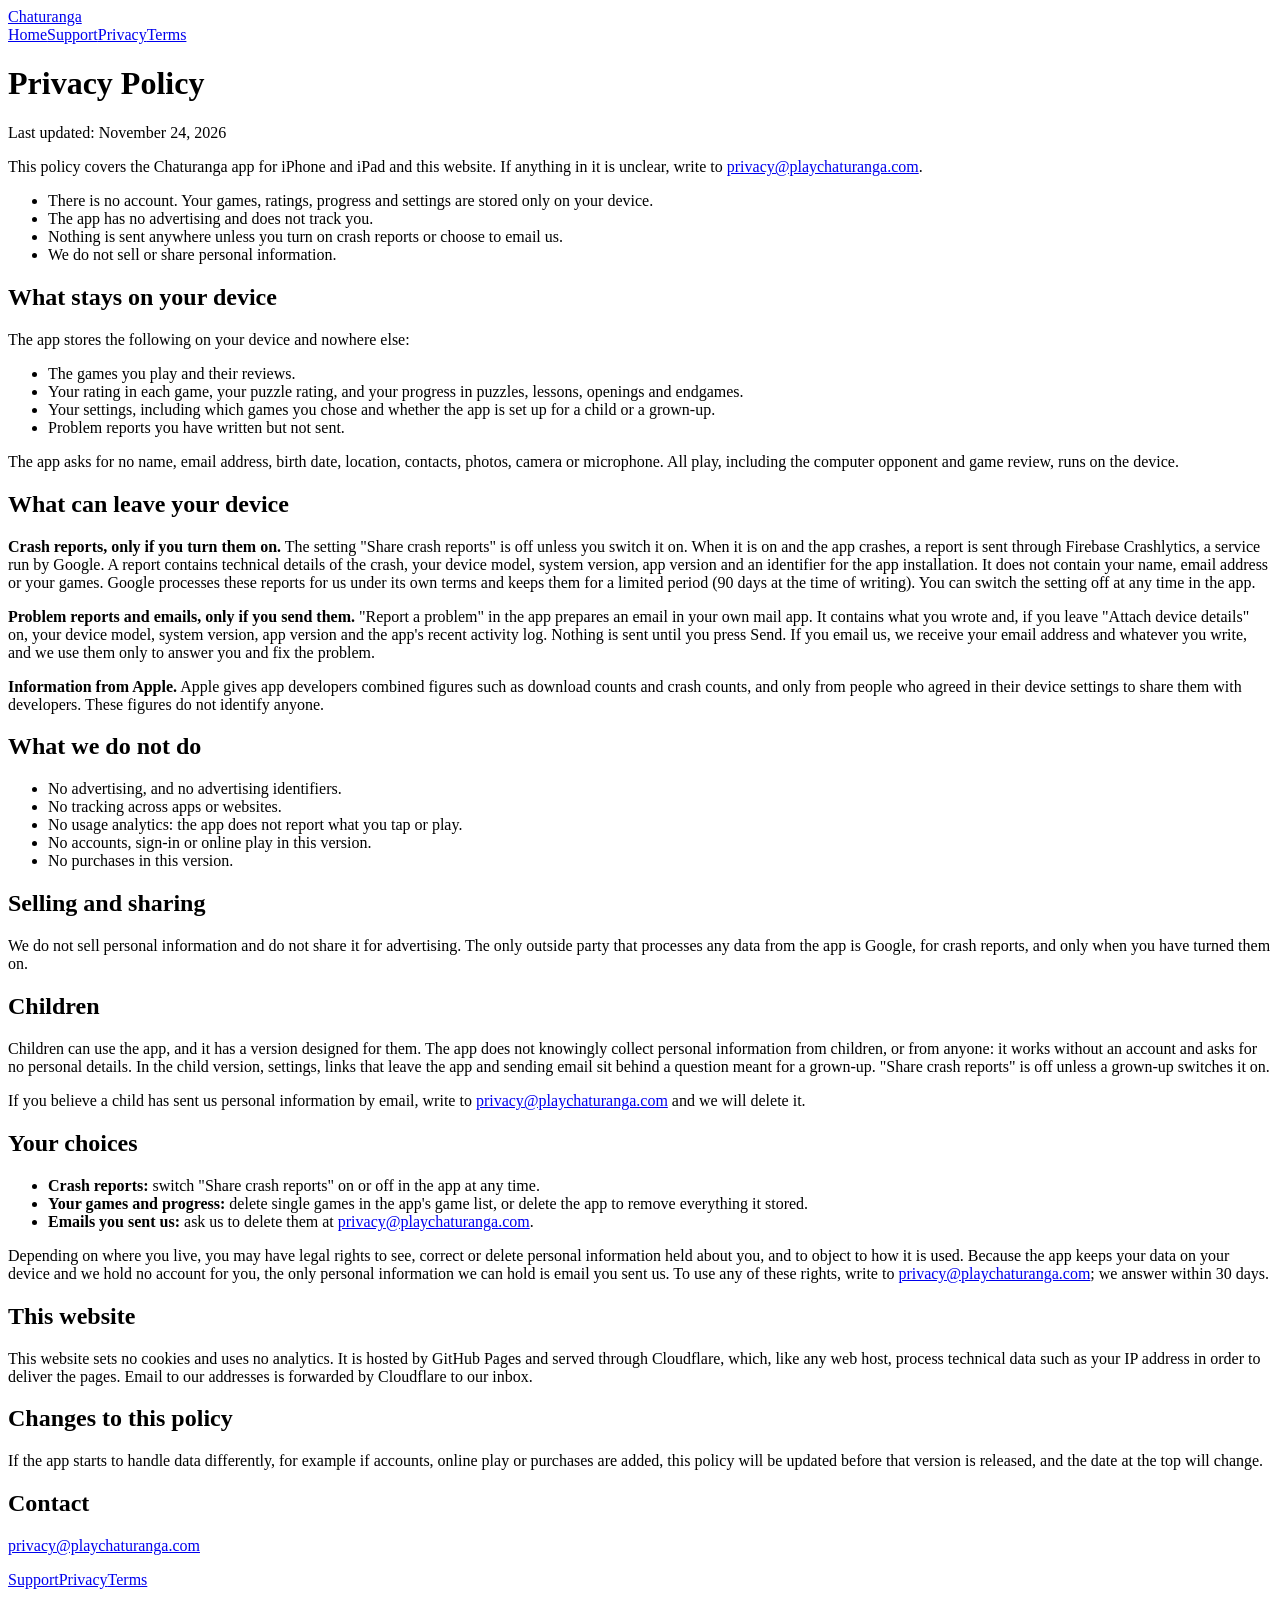
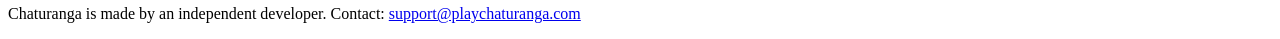
==== privacy/index.html @ 416d8397 "Anchors the app's regional privacy rows link to Co-Authored-By: Claude <noreply@anthropic.com> Claud" ====
<!doctype html>
<html lang="en">
<head>
<meta charset="utf-8">
<meta name="viewport" content="width=device-width, initial-scale=1">
<title>Privacy Policy — Chaturanga</title>
<meta name="description" content="What the Chaturanga app stores, what can leave your device, and your choices.">
<link rel="stylesheet" href="/style.css">
</head>
<body>
<header>
<a class="name" href="/">Chaturanga</a>
<nav aria-label="Site"><a href="/">Home</a><a href="/support/">Support</a><a href="/privacy/" aria-current="page">Privacy</a><a href="/terms/">Terms</a></nav>
</header>
<main>
<h1>Privacy Policy</h1>
<p class="updated">Last updated: November 24, 2026</p>
<p>This policy covers the Chaturanga app for iPhone and iPad and this website. If anything in it is unclear, write to <a href="mailto:privacy@playchaturanga.com">privacy@playchaturanga.com</a>.</p>
<div class="summary">
<ul>
<li>There is no account. Your games, ratings, progress and settings are stored only on your device.</li>
<li>The app has no advertising and does not track you.</li>
<li>Nothing is sent anywhere unless you turn on crash reports or choose to email us.</li>
<li>We do not sell or share personal information.</li>
</ul>
</div>

<h2 id="on-device">What stays on your device</h2>
<p>The app stores the following on your device and nowhere else:</p>
<ul>
<li>The games you play and their reviews.</li>
<li>Your rating in each game, your puzzle rating, and your progress in puzzles, lessons, openings and endgames.</li>
<li>Your settings, including which games you chose and whether the app is set up for a child or a grown-up.</li>
<li>Problem reports you have written but not sent.</li>
</ul>
<p>The app asks for no name, email address, birth date, location, contacts, photos, camera or microphone. All play, including the computer opponent and game review, runs on the device.</p>

<h2 id="leaves-device">What can leave your device</h2>
<p><strong>Crash reports, only if you turn them on.</strong> The setting "Share crash reports" is off unless you switch it on. When it is on and the app crashes, a report is sent through Firebase Crashlytics, a service run by Google. A report contains technical details of the crash, your device model, system version, app version and an identifier for the app installation. It does not contain your name, email address or your games. Google processes these reports for us under its own terms and keeps them for a limited period (90 days at the time of writing). You can switch the setting off at any time in the app.</p>
<p><strong>Problem reports and emails, only if you send them.</strong> "Report a problem" in the app prepares an email in your own mail app. It contains what you wrote and, if you leave "Attach device details" on, your device model, system version, app version and the app's recent activity log. Nothing is sent until you press Send. If you email us, we receive your email address and whatever you write, and we use them only to answer you and fix the problem.</p>
<p><strong>Information from Apple.</strong> Apple gives app developers combined figures such as download counts and crash counts, and only from people who agreed in their device settings to share them with developers. These figures do not identify anyone.</p>

<h2 id="do-not">What we do not do</h2>
<ul>
<li>No advertising, and no advertising identifiers.</li>
<li>No tracking across apps or websites.</li>
<li>No usage analytics: the app does not report what you tap or play.</li>
<li>No accounts, sign-in or online play in this version.</li>
<li>No purchases in this version.</li>
</ul>

<h2 id="do-not-sell">Selling and sharing</h2>
<p>We do not sell personal information and do not share it for advertising. The only outside party that processes any data from the app is Google, for crash reports, and only when you have turned them on.</p>

<h2 id="children">Children</h2>
<p>Children can use the app, and it has a version designed for them. The app does not knowingly collect personal information from children, or from anyone: it works without an account and asks for no personal details. In the child version, settings, links that leave the app and sending email sit behind a question meant for a grown-up. "Share crash reports" is off unless a grown-up switches it on.</p>
<p>If you believe a child has sent us personal information by email, write to <a href="mailto:privacy@playchaturanga.com">privacy@playchaturanga.com</a> and we will delete it.</p>

<h2 id="choices">Your choices</h2>
<ul>
<li><strong>Crash reports:</strong> switch "Share crash reports" on or off in the app at any time.</li>
<li><strong>Your games and progress:</strong> delete single games in the app's game list, or delete the app to remove everything it stored.</li>
<li><strong>Emails you sent us:</strong> ask us to delete them at <a href="mailto:privacy@playchaturanga.com">privacy@playchaturanga.com</a>.</li>
</ul>
<p id="rights"><span id="gdpr"></span><span id="india"></span><span id="russia"></span><span id="international"></span>Depending on where you live, you may have legal rights to see, correct or delete personal information held about you, and to object to how it is used. Because the app keeps your data on your device and we hold no account for you, the only personal information we can hold is email you sent us. To use any of these rights, write to <a href="mailto:privacy@playchaturanga.com">privacy@playchaturanga.com</a>; we answer within 30 days.</p>

<h2 id="website">This website</h2>
<p>This website sets no cookies and uses no analytics. It is hosted by GitHub Pages and served through Cloudflare, which, like any web host, process technical data such as your IP address in order to deliver the pages. Email to our addresses is forwarded by Cloudflare to our inbox.</p>

<h2 id="changes">Changes to this policy</h2>
<p>If the app starts to handle data differently, for example if accounts, online play or purchases are added, this policy will be updated before that version is released, and the date at the top will change.</p>

<h2 id="contact">Contact</h2>
<p><a href="mailto:privacy@playchaturanga.com">privacy@playchaturanga.com</a></p>
</main>
<footer>
<a href="/support/">Support</a><a href="/privacy/">Privacy</a><a href="/terms/">Terms</a>
<p>Chaturanga is made by an independent developer. Contact: <a href="mailto:support@playchaturanga.com">support@playchaturanga.com</a></p>
</footer>
</body>
</html>
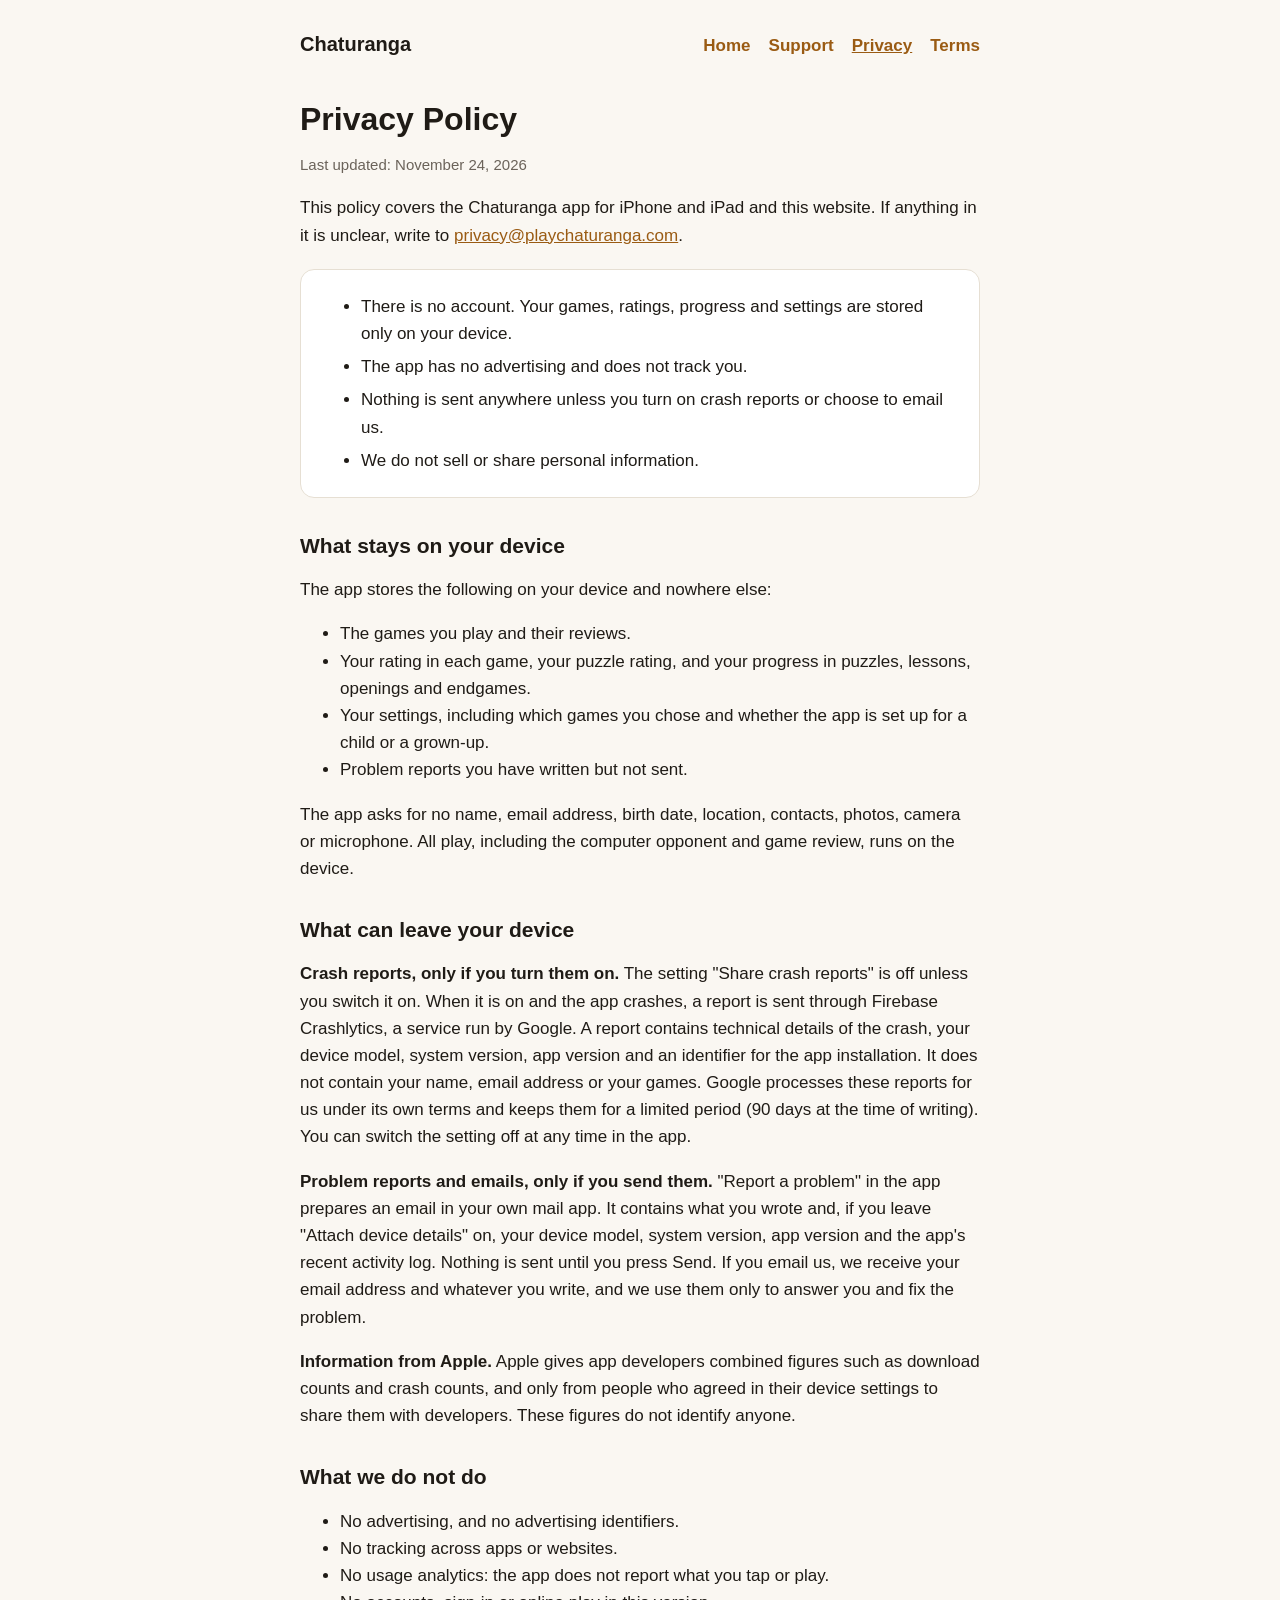
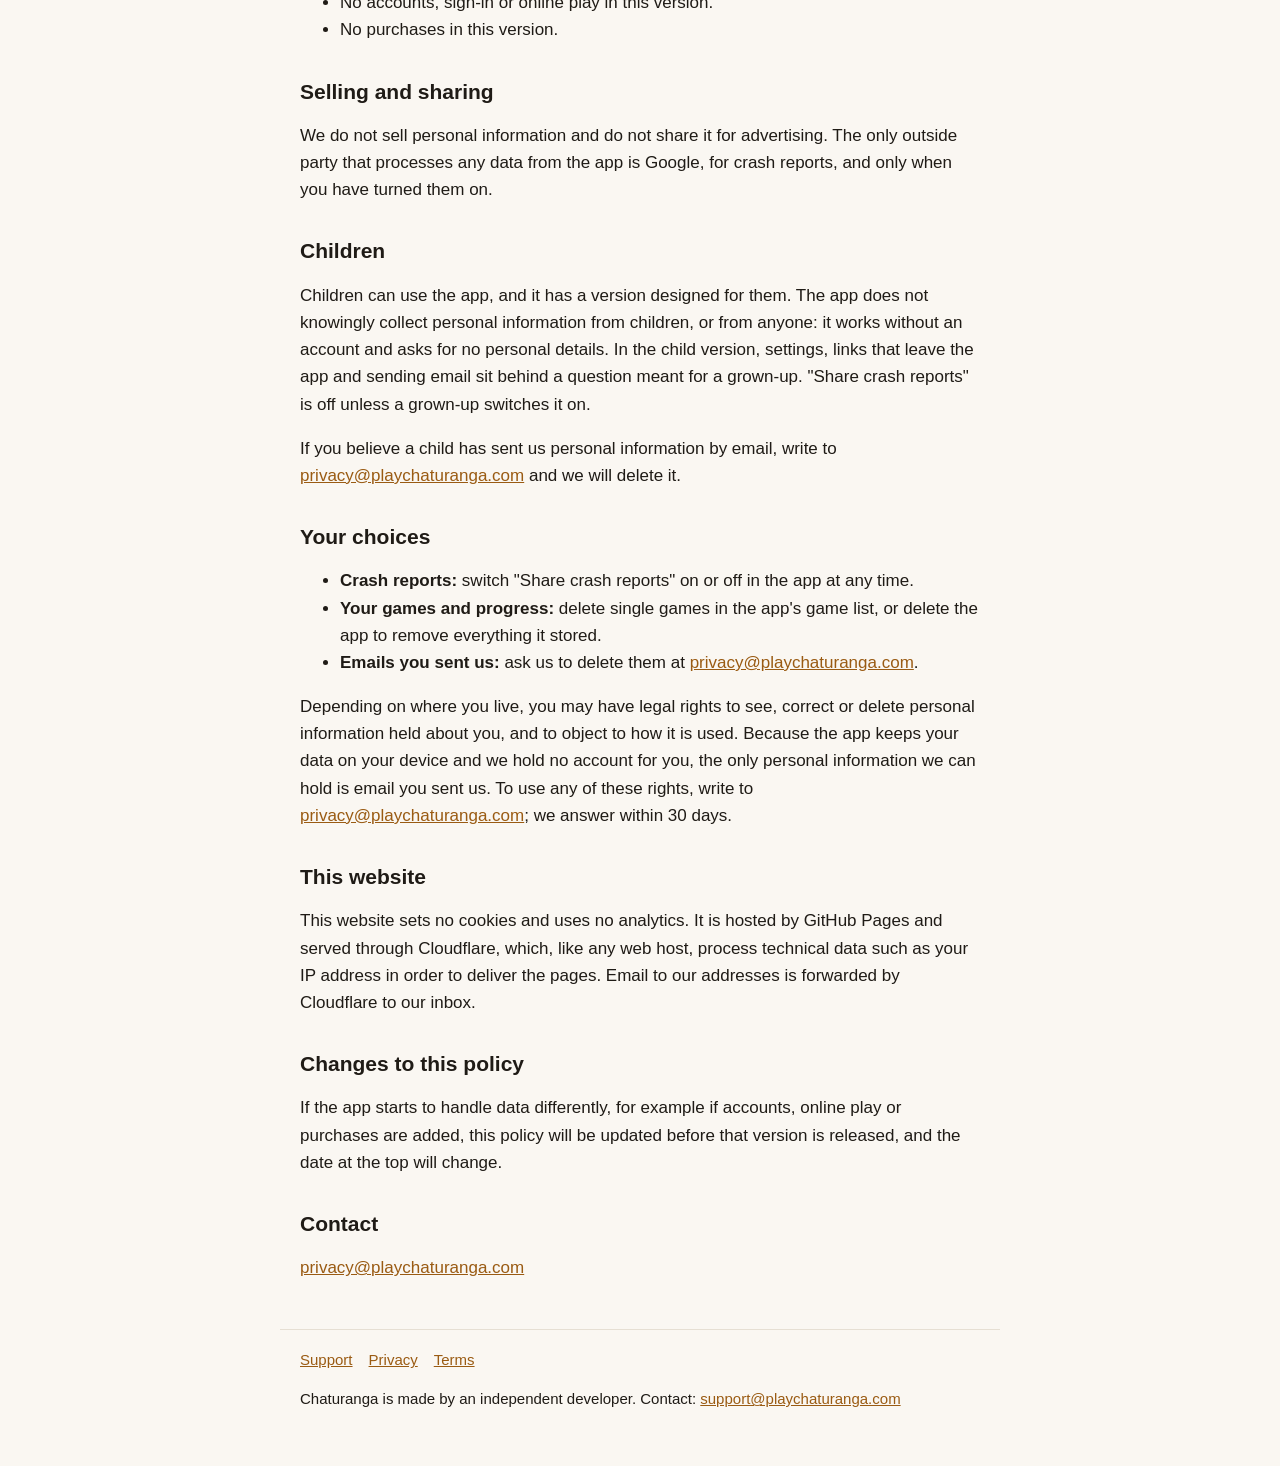
==== commit b6f3a719: "Draft site: home, privacy, terms, support Co-Authored-By: Claude <noreply@anthropic.com> Claude-Sess" ====
--- a/privacy/index.html
+++ b/privacy/index.html
@@ -62,7 +62,7 @@
 <li><strong>Your games and progress:</strong> delete single games in the app's game list, or delete the app to remove everything it stored.</li>
 <li><strong>Emails you sent us:</strong> ask us to delete them at <a href="mailto:privacy@playchaturanga.com">privacy@playchaturanga.com</a>.</li>
 </ul>
-<p id="rights"><span id="gdpr"></span><span id="india"></span><span id="russia"></span><span id="international"></span>Depending on where you live, you may have legal rights to see, correct or delete personal information held about you, and to object to how it is used. Because the app keeps your data on your device and we hold no account for you, the only personal information we can hold is email you sent us. To use any of these rights, write to <a href="mailto:privacy@playchaturanga.com">privacy@playchaturanga.com</a>; we answer within 30 days.</p>
+<p>Depending on where you live, you may have legal rights to see, correct or delete personal information held about you, and to object to how it is used. Because the app keeps your data on your device and we hold no account for you, the only personal information we can hold is email you sent us. To use any of these rights, write to <a href="mailto:privacy@playchaturanga.com">privacy@playchaturanga.com</a>; we answer within 30 days.</p>
 
 <h2 id="website">This website</h2>
 <p>This website sets no cookies and uses no analytics. It is hosted by GitHub Pages and served through Cloudflare, which, like any web host, process technical data such as your IP address in order to deliver the pages. Email to our addresses is forwarded by Cloudflare to our inbox.</p>
--- a/style.css
+++ b/style.css
@@ -0,0 +1,34 @@
+:root {
+  --bg: #faf7f2; --card: #ffffff; --ink: #1f1b16; --muted: #6b635a; --line: #e6dfd3; --accent: #9a5b13;
+}
+@media (prefers-color-scheme: dark) {
+  :root { --bg: #171512; --card: #211e1a; --ink: #f1ece4; --muted: #a79f93; --line: #37322b; --accent: #e0a458; }
+}
+* { box-sizing: border-box; }
+html { -webkit-text-size-adjust: 100%; }
+body {
+  margin: 0; background: var(--bg); color: var(--ink);
+  font: 17px/1.6 -apple-system, BlinkMacSystemFont, "Segoe UI", Roboto, Helvetica, Arial, sans-serif;
+}
+header, main, footer { max-width: 720px; margin: 0 auto; padding: 0 20px; }
+header { padding-top: 28px; padding-bottom: 12px; display: flex; flex-wrap: wrap; gap: 8px 20px; align-items: baseline; }
+header .name { font-weight: 800; font-size: 20px; color: var(--ink); text-decoration: none; margin-right: auto; }
+header nav { display: flex; flex-wrap: wrap; gap: 4px 18px; }
+a { color: var(--accent); }
+header nav a { text-decoration: none; font-weight: 600; }
+header nav a[aria-current="page"] { text-decoration: underline; }
+h1 { font-size: 32px; line-height: 1.2; margin: 28px 0 6px; }
+h2 { font-size: 21px; line-height: 1.3; margin: 34px 0 8px; }
+p, li { color: var(--ink); }
+.updated, .muted { color: var(--muted); font-size: 15px; }
+.summary { background: var(--card); border: 1px solid var(--line); border-radius: 14px; padding: 6px 20px; margin: 20px 0; }
+.summary li { margin: 6px 0; }
+.hero { padding: 36px 0 8px; }
+.hero h1 { font-size: 40px; margin-top: 0; }
+.hero p.lead { font-size: 20px; color: var(--muted); margin-top: 0; }
+.cards { display: grid; grid-template-columns: repeat(auto-fit, minmax(200px, 1fr)); gap: 14px; margin: 24px 0; padding: 0; list-style: none; }
+.cards li { background: var(--card); border: 1px solid var(--line); border-radius: 14px; padding: 16px 18px; }
+.cards strong { display: block; font-size: 18px; }
+footer { border-top: 1px solid var(--line); margin-top: 48px; padding-top: 18px; padding-bottom: 40px; color: var(--muted); font-size: 15px; }
+footer a { margin-right: 16px; }
+h3 { font-size: 18px; line-height: 1.35; margin: 24px 0 4px; }
